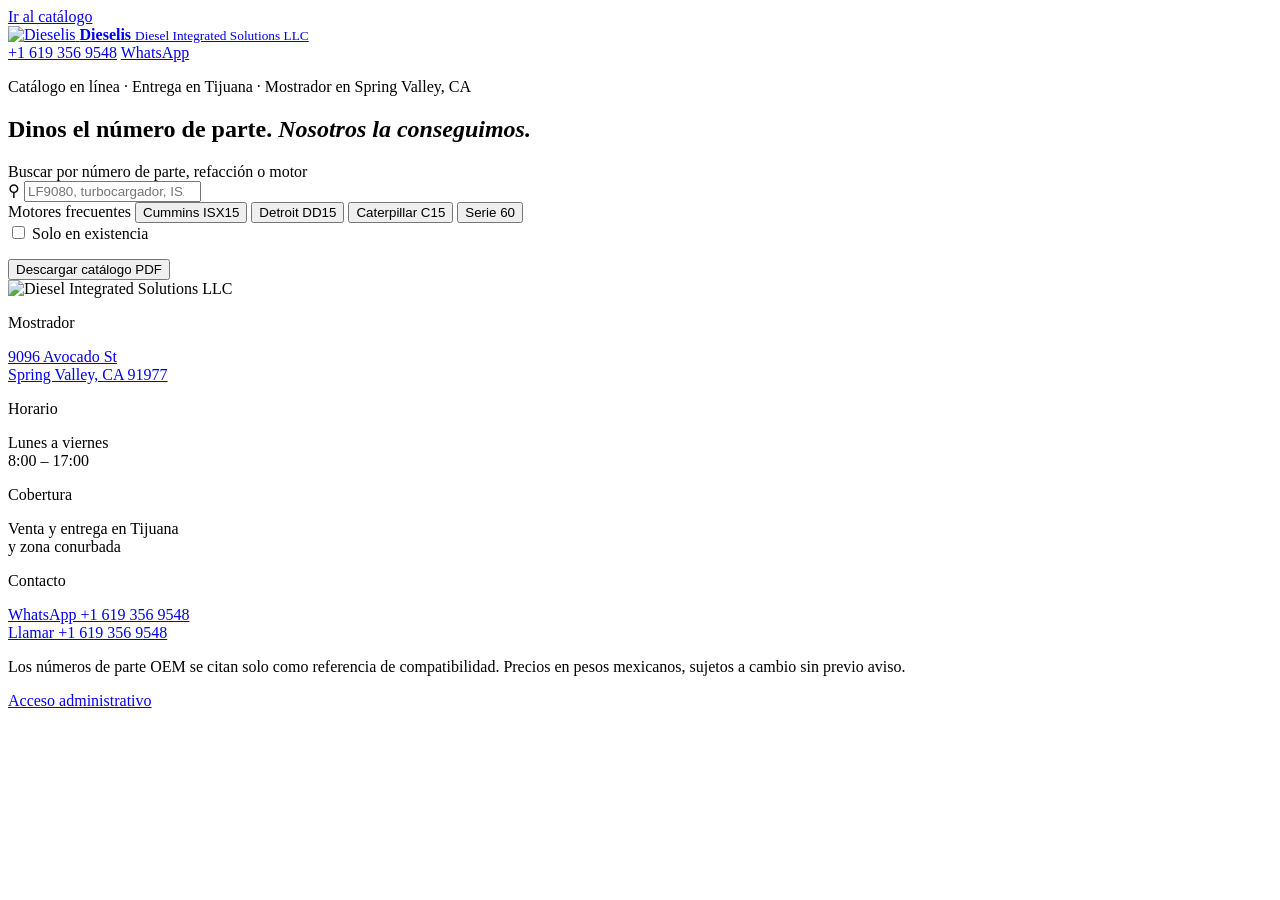
==== index.html @ 2fdad236 "Add files via upload" ====
<!DOCTYPE html>
<html lang="es-MX">
<head>
<meta charset="UTF-8">
<meta name="viewport" content="width=device-width, initial-scale=1">
<title>Dieselis — Refacciones para camión diesel | Diesel Integrated Solutions LLC</title>
<meta name="description" content="Catálogo de refacciones para camión diesel: filtración, motor, frenos, eléctrico y sistema de aire. Busca por número de parte y cotiza por WhatsApp.">

<meta property="og:title" content="Dieselis — Refacciones para camión diesel">
<meta property="og:description" content="Busca por número de parte y cotiza por WhatsApp.">
<meta property="og:type" content="website">
<meta property="og:image" content="assets/img/logo-dieselis.png">

<link rel="icon" href="assets/img/marca-dis.png">
<link rel="preconnect" href="https://fonts.googleapis.com">
<link rel="preconnect" href="https://fonts.gstatic.com" crossorigin>
<link href="https://fonts.googleapis.com/css2?family=Archivo:wght@700;800&family=Public+Sans:wght@400;500;600&family=IBM+Plex+Mono:wght@400;600&display=swap" rel="stylesheet">
<link rel="stylesheet" href="assets/css/estilos.css">

<script src="https://cdnjs.cloudflare.com/ajax/libs/jspdf/2.5.1/jspdf.umd.min.js" defer></script>
<script src="https://cdnjs.cloudflare.com/ajax/libs/jspdf-autotable/3.8.2/jspdf.plugin.autotable.min.js" defer></script>

<script type="application/ld+json">
{
  "@context": "https://schema.org",
  "@type": "AutoPartsStore",
  "name": "Dieselis",
  "legalName": "Diesel Integrated Solutions LLC",
  "description": "Refacciones para camión diesel: filtración, motor, frenos, eléctrico y sistema de aire.",
  "telephone": "+1-619-356-9548",
  "address": {
    "@type": "PostalAddress",
    "streetAddress": "9096 Avocado St",
    "addressLocality": "Spring Valley",
    "addressRegion": "CA",
    "postalCode": "91977",
    "addressCountry": "US"
  },
  "geo": { "@type": "GeoCoordinates", "latitude": 32.731758, "longitude": -117.003883 },
  "areaServed": [
    { "@type": "City", "name": "Tijuana" },
    { "@type": "City", "name": "Spring Valley" }
  ],
  "openingHoursSpecification": [{
    "@type": "OpeningHoursSpecification",
    "dayOfWeek": ["Monday","Tuesday","Wednesday","Thursday","Friday"],
    "opens": "08:00",
    "closes": "17:00"
  }]
}
</script>
</head>
<body>

<a class="salto" href="#catalogo">Ir al catálogo</a>

<header class="barra">
  <div class="contenedor barra__fila">
    <a class="marca" href="./">
      <img class="marca__simbolo" src="assets/img/marca-dis.png" alt="Dieselis">
      <span class="marca__texto">
        <strong>Dieselis</strong>
        <small>Diesel Integrated Solutions LLC</small>
      </span>
    </a>
    <div class="barra__acciones">
      <a class="barra__tel" href="tel:+16193569548">+1 619 356 9548</a>
      <a class="boton" href="https://wa.me/16193569548" target="_blank" rel="noopener">WhatsApp</a>
    </div>
  </div>
</header>

<main>

  <section class="portada">
    <div class="contenedor">
      <p class="cejilla">Catálogo en línea · Entrega en Tijuana · Mostrador en Spring Valley, CA</p>
      <h1>Dinos el número de parte. <em>Nosotros la conseguimos.</em></h1>

      <div class="buscador">
        <label class="buscador__etq" for="q">Buscar por número de parte, refacción o motor</label>
        <div class="buscador__caja">
          <span class="buscador__icono" aria-hidden="true">&#9906;</span>
          <input id="q" type="search" autocomplete="off" spellcheck="false"
                 placeholder="LF9080, turbocargador, ISX15&hellip;">
          <button type="button" id="limpiar" class="buscador__limpiar" hidden>Borrar</button>
        </div>
      </div>

      <div class="atajos" role="group" aria-label="Motores frecuentes">
        <span class="atajos__etq">Motores frecuentes</span>
        <button type="button" class="atajo" data-buscar="ISX15">Cummins ISX15</button>
        <button type="button" class="atajo" data-buscar="DD15">Detroit DD15</button>
        <button type="button" class="atajo" data-buscar="C15">Caterpillar C15</button>
        <button type="button" class="atajo" data-buscar="Serie 60">Serie 60</button>
      </div>
    </div>
  </section>

  <section id="catalogo" class="catalogo">
    <div class="contenedor">

      <div class="filtros">
        <div class="filtros__grupo" id="chips" role="group" aria-label="Filtrar por categoría"></div>
        <div class="filtros__lado">
          <label class="interruptor">
            <input type="checkbox" id="soloStock">
            <span>Solo en existencia</span>
          </label>
          <p class="conteo" id="conteo" role="status" aria-live="polite"></p>
          <button type="button" class="boton boton--linea" id="btnPdf">Descargar catálogo PDF</button>
        </div>
      </div>

      <div class="rejilla" id="rejilla"></div>

      <div class="vacio" id="vacio" hidden>
        <p class="vacio__titulo">No hay coincidencias</p>
        <p>Revisa el número de parte o escríbenos: conseguimos sobre pedido casi cualquier número.</p>
        <a class="boton" id="vacioWa" href="#">Pedir por WhatsApp</a>
      </div>

    </div>
  </section>

</main>

<footer class="pie">
  <div class="contenedor">
    <img class="pie__logo" src="assets/img/logo-dieselis-blanco.png" alt="Diesel Integrated Solutions LLC">
  </div>
  <div class="contenedor pie__fila">
    <div>
      <p class="pie__titulo">Mostrador</p>
      <p>
        <a href="https://www.google.com/maps/search/?api=1&amp;query=9096+Avocado+St+Spring+Valley+CA+91977"
           target="_blank" rel="noopener">9096 Avocado St<br>Spring Valley, CA 91977</a>
      </p>
    </div>
    <div>
      <p class="pie__titulo">Horario</p>
      <p>Lunes a viernes<br>8:00 – 17:00</p>
    </div>
    <div>
      <p class="pie__titulo">Cobertura</p>
      <p>Venta y entrega en Tijuana<br>y zona conurbada</p>
    </div>
    <div>
      <p class="pie__titulo">Contacto</p>
      <p>
        <a href="https://wa.me/16193569548" target="_blank" rel="noopener">WhatsApp +1 619 356 9548</a><br>
        <a href="tel:+16193569548">Llamar +1 619 356 9548</a>
      </p>
    </div>
  </div>
  <div class="contenedor pie__legal">
    <p>Los números de parte OEM se citan solo como referencia de compatibilidad. Precios en pesos mexicanos, sujetos a cambio sin previo aviso.</p>
    <p style="margin-top:8px"><a href="admin.html">Acceso administrativo</a></p>
  </div>
</footer>

<script src="assets/js/config.js"></script>
<script type="module" src="assets/js/app.js"></script>
</body>
</html>
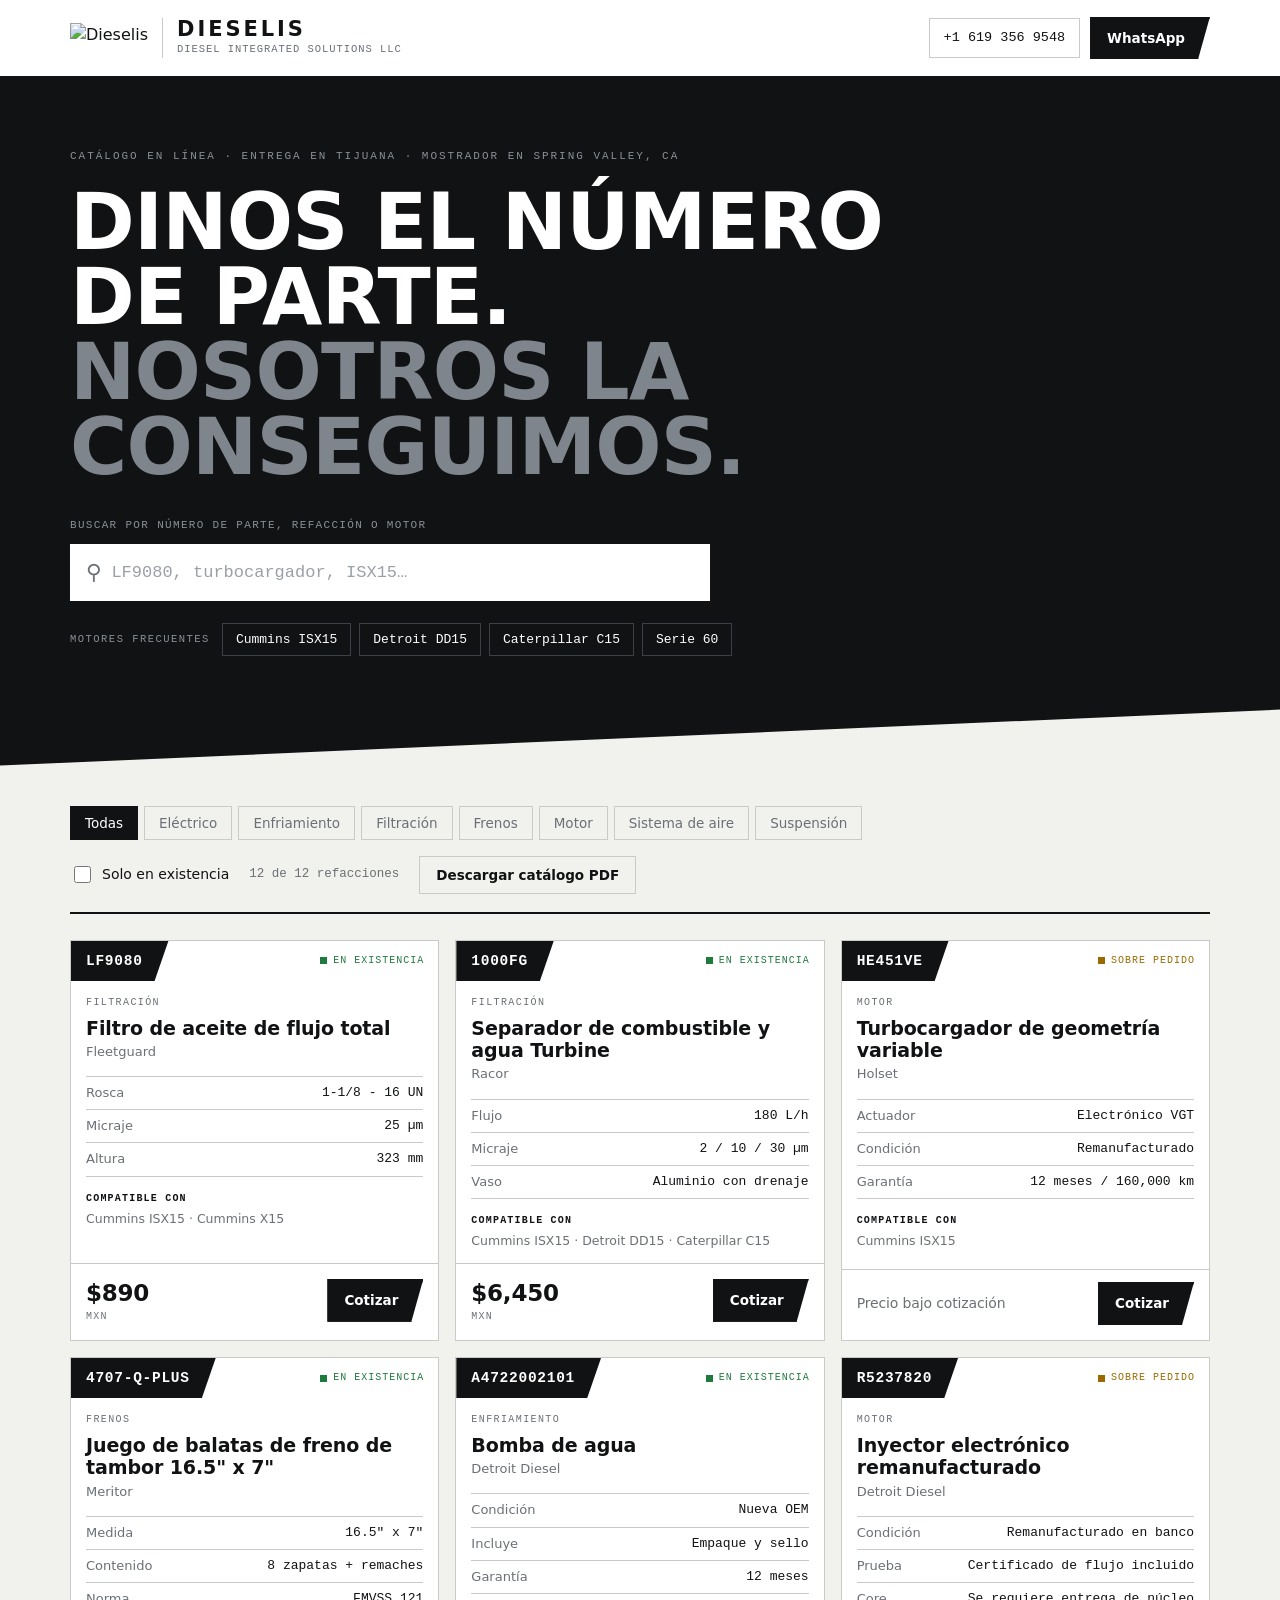
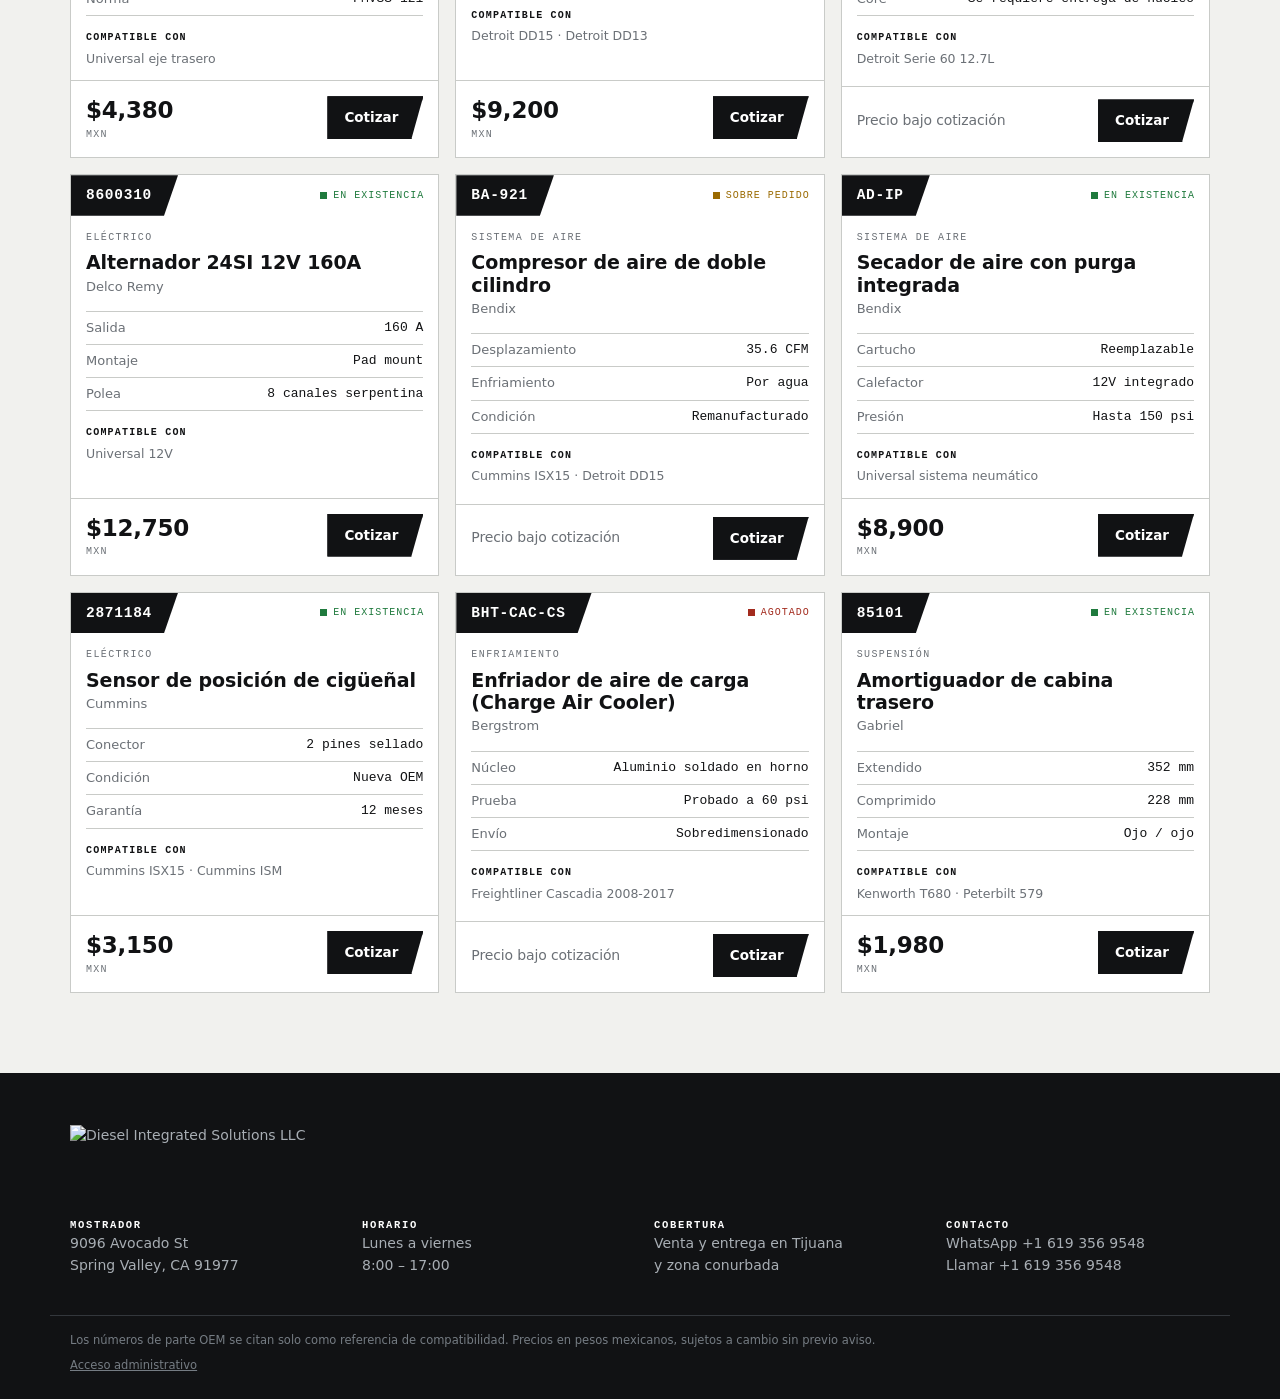
==== commit eb3a8fe5: "Enhance meta tags for social sharing Added Open Graph and Twitter meta tags for improved sharing." ====
--- a/index.html
+++ b/index.html
@@ -9,9 +9,14 @@
 <meta property="og:title" content="Dieselis — Refacciones para camión diesel">
 <meta property="og:description" content="Busca por número de parte y cotiza por WhatsApp.">
 <meta property="og:type" content="website">
-<meta property="og:image" content="assets/img/logo-dieselis.png">
+<meta property="og:image" content="assets/img/compartir.jpg">
+<meta property="og:image:width" content="1200">
+<meta property="og:image:height" content="630">
+<meta name="twitter:card" content="summary_large_image">
 
-<link rel="icon" href="assets/img/marca-dis.png">
+<link rel="icon" href="favicon.ico" sizes="any">
+<link rel="icon" href="assets/img/favicon-512.png" type="image/png">
+<link rel="apple-touch-icon" href="assets/img/apple-touch-icon.png">
 <link rel="preconnect" href="https://fonts.googleapis.com">
 <link rel="preconnect" href="https://fonts.gstatic.com" crossorigin>
 <link href="https://fonts.googleapis.com/css2?family=Archivo:wght@700;800&family=Public+Sans:wght@400;500;600&family=IBM+Plex+Mono:wght@400;600&display=swap" rel="stylesheet">
--- a/assets/css/estilos.css
+++ b/assets/css/estilos.css
@@ -0,0 +1,484 @@
+/* ===========================================================
+   DIESELIS — Diesel Integrated Solutions LLC
+   Dirección visual tomada del logo: monocromático, geométrico,
+   con el corte diagonal como único elemento decorativo.
+   =========================================================== */
+
+:root {
+  --tinta:    #111214;   /* negro del logo */
+  --tinta-2:  #2B2E33;   /* superficies oscuras secundarias */
+  --gris-3:   #6B7076;   /* texto secundario */
+  --gris-2:   #C9CBC8;   /* bordes */
+  --gris-1:   #F1F1EE;   /* fondo de sección */
+  --papel:    #FFFFFF;   /* tarjetas */
+
+  /* color solo funcional, nunca decorativo */
+  --ok:       #1F7A3D;
+  --espera:   #9A6A00;
+  --alto:     #A32B1E;
+
+  --display: "Archivo", system-ui, sans-serif;
+  --cuerpo:  "Public Sans", system-ui, -apple-system, sans-serif;
+  --dato:    "IBM Plex Mono", ui-monospace, "Courier New", monospace;
+
+  --ancho: 1180px;
+  --corte: 56px;   /* profundidad del corte diagonal, del logo */
+}
+
+*, *::before, *::after { box-sizing: border-box; }
+
+html { -webkit-text-size-adjust: 100%; }
+
+body {
+  margin: 0;
+  background: var(--gris-1);
+  color: var(--tinta);
+  font-family: var(--cuerpo);
+  font-size: 16px;
+  line-height: 1.55;
+}
+
+img { max-width: 100%; display: block; }
+a { color: inherit; }
+
+.contenedor {
+  width: 100%;
+  max-width: var(--ancho);
+  margin-inline: auto;
+  padding-inline: 20px;
+}
+
+.salto { position: absolute; left: -9999px; }
+.salto:focus {
+  left: 12px; top: 12px; z-index: 50;
+  background: var(--tinta); color: var(--papel);
+  padding: 10px 16px; font-weight: 600;
+}
+
+:focus-visible { outline: 3px solid var(--tinta); outline-offset: 3px; }
+.portada :focus-visible { outline-color: var(--papel); }
+
+/* ---------- barra superior ---------- */
+
+.barra {
+  background: var(--papel);
+  border-bottom: 2px solid var(--tinta);
+}
+
+.barra__fila {
+  display: flex;
+  align-items: center;
+  justify-content: space-between;
+  gap: 16px;
+  min-height: 76px;
+}
+
+.marca { display: flex; align-items: center; gap: 14px; text-decoration: none; }
+.marca__simbolo { height: 30px; width: auto; }
+
+.marca__texto {
+  border-left: 1px solid var(--gris-2);
+  padding-left: 14px;
+}
+.marca__texto strong {
+  display: block;
+  font-family: var(--display);
+  font-size: 21px;
+  font-weight: 800;
+  letter-spacing: .14em;
+  text-transform: uppercase;
+  line-height: 1.1;
+}
+.marca__texto small {
+  display: block;
+  font-family: var(--dato);
+  font-size: 10.5px;
+  letter-spacing: .09em;
+  text-transform: uppercase;
+  color: var(--gris-3);
+}
+
+.barra__acciones { display: flex; align-items: center; gap: 10px; }
+
+.barra__tel {
+  font-family: var(--dato);
+  font-size: 13.5px;
+  text-decoration: none;
+  padding: 9px 14px;
+  border: 1px solid var(--gris-2);
+  white-space: nowrap;
+}
+.barra__tel:hover { border-color: var(--tinta); }
+
+/* ---------- portada ---------- */
+/* El corte diagonal inferior es el elemento firma: es el mismo
+   ángulo de las barras del logo. */
+
+.portada {
+  background: var(--tinta);
+  color: var(--papel);
+  padding: 70px 0 calc(var(--corte) + 54px);
+  clip-path: polygon(0 0, 100% 0, 100% calc(100% - var(--corte)), 0 100%);
+}
+
+.cejilla {
+  font-family: var(--dato);
+  font-size: 11px;
+  text-transform: uppercase;
+  letter-spacing: .18em;
+  color: #8A9096;
+  margin: 0 0 20px;
+}
+
+.portada h1 {
+  font-family: var(--display);
+  font-weight: 800;
+  text-transform: uppercase;
+  font-size: clamp(40px, 7.4vw, 78px);
+  line-height: .96;
+  letter-spacing: -.01em;
+  margin: 0 0 32px;
+  max-width: 15ch;
+}
+.portada h1 em { font-style: normal; color: #7E858C; }
+
+.buscador { max-width: 640px; }
+
+.buscador__etq {
+  display: block;
+  font-family: var(--dato);
+  font-size: 11px;
+  text-transform: uppercase;
+  letter-spacing: .12em;
+  color: #8A9096;
+  margin-bottom: 10px;
+}
+
+.buscador__caja {
+  display: flex;
+  align-items: center;
+  gap: 10px;
+  background: var(--papel);
+  padding: 4px 6px 4px 16px;
+}
+.buscador__caja:focus-within { box-shadow: 0 0 0 3px #7E858C; }
+
+.buscador__icono { font-size: 21px; color: var(--gris-3); line-height: 1; }
+
+.buscador__caja input {
+  flex: 1; min-width: 0;
+  border: 0; background: none;
+  font-family: var(--dato);
+  font-size: 17px;
+  color: var(--tinta);
+  padding: 15px 0;
+}
+.buscador__caja input:focus { outline: none; }
+.buscador__caja input::placeholder { color: #9AA0A6; }
+
+.buscador__limpiar {
+  border: 0;
+  background: var(--gris-1);
+  color: var(--tinta);
+  font-family: var(--cuerpo);
+  font-size: 13px; font-weight: 600;
+  padding: 11px 15px;
+  cursor: pointer;
+}
+.buscador__limpiar:hover { background: var(--gris-2); }
+
+.atajos {
+  display: flex; flex-wrap: wrap; align-items: center; gap: 8px;
+  margin-top: 22px;
+}
+.atajos__etq {
+  font-family: var(--dato);
+  font-size: 10.5px;
+  text-transform: uppercase;
+  letter-spacing: .14em;
+  color: #8A9096;
+  margin-right: 4px;
+}
+.atajo {
+  font-family: var(--dato);
+  font-size: 13px;
+  background: none;
+  border: 1px solid #3C4046;
+  color: var(--papel);
+  padding: 8px 13px;
+  cursor: pointer;
+}
+.atajo:hover { border-color: var(--papel); background: #1D2024; }
+
+/* ---------- filtros ---------- */
+
+.catalogo { padding: 40px 0 80px; }
+
+.filtros {
+  display: flex; flex-wrap: wrap;
+  align-items: center; justify-content: space-between;
+  gap: 16px;
+  padding-bottom: 18px;
+  border-bottom: 2px solid var(--tinta);
+  margin-bottom: 26px;
+}
+
+.filtros__grupo { display: flex; flex-wrap: wrap; gap: 6px; }
+
+.chip {
+  font-family: var(--cuerpo);
+  font-size: 13.5px; font-weight: 500;
+  background: none;
+  border: 1px solid var(--gris-2);
+  color: var(--gris-3);
+  padding: 8px 14px;
+  cursor: pointer;
+}
+.chip:hover { color: var(--tinta); border-color: var(--gris-3); }
+.chip[aria-pressed="true"] {
+  background: var(--tinta);
+  border-color: var(--tinta);
+  color: var(--papel);
+}
+
+.filtros__lado { display: flex; align-items: center; gap: 20px; }
+
+.interruptor {
+  display: inline-flex; align-items: center; gap: 8px;
+  font-size: 14px; cursor: pointer; white-space: nowrap;
+}
+.interruptor input { accent-color: var(--tinta); width: 17px; height: 17px; }
+
+.conteo {
+  font-family: var(--dato);
+  font-size: 12.5px;
+  color: var(--gris-3);
+  margin: 0; white-space: nowrap;
+}
+
+/* ---------- fichas ---------- */
+
+.rejilla {
+  display: grid;
+  grid-template-columns: repeat(auto-fill, minmax(290px, 1fr));
+  gap: 16px;
+}
+
+.ficha {
+  display: flex; flex-direction: column;
+  background: var(--papel);
+  border: 1px solid var(--gris-2);
+  transition: border-color .15s ease, transform .15s ease;
+}
+.ficha:hover { border-color: var(--tinta); transform: translateY(-2px); }
+
+/* placa del número de parte: repite el corte del logo */
+.ficha__placa {
+  display: flex; align-items: center; justify-content: space-between;
+  gap: 10px;
+}
+
+.ficha__parte {
+  background: var(--tinta);
+  color: var(--papel);
+  font-family: var(--dato);
+  font-weight: 600;
+  font-size: 14.5px;
+  letter-spacing: .05em;
+  padding: 9px 26px 9px 15px;
+  clip-path: polygon(0 0, 100% 0, calc(100% - 14px) 100%, 0 100%);
+}
+
+.estado {
+  display: inline-flex; align-items: center; gap: 6px;
+  font-family: var(--dato);
+  font-size: 10px;
+  text-transform: uppercase;
+  letter-spacing: .1em;
+  padding-right: 14px;
+}
+.estado::before {
+  content: ""; width: 7px; height: 7px; background: currentColor;
+}
+.estado--en-stock { color: var(--ok); }
+.estado--pedido   { color: var(--espera); }
+.estado--agotado  { color: var(--alto); }
+
+.ficha__foto {
+  aspect-ratio: 4 / 3;
+  object-fit: cover;
+  border-block: 1px solid var(--gris-2);
+  margin-top: 12px;
+}
+
+.ficha__cuerpo { padding: 14px 15px 12px; flex: 1; }
+
+.ficha__cat {
+  font-family: var(--dato);
+  font-size: 10px;
+  text-transform: uppercase;
+  letter-spacing: .14em;
+  color: var(--gris-3);
+  margin: 0 0 6px;
+}
+
+.ficha__nombre {
+  font-family: var(--display);
+  font-weight: 700;
+  font-size: 19px;
+  line-height: 1.18;
+  letter-spacing: -.005em;
+  margin: 0 0 3px;
+}
+
+.ficha__marca { font-size: 13px; color: var(--gris-3); margin: 0 0 14px; }
+
+.specs { margin: 0 0 14px; border-top: 1px solid var(--gris-2); }
+.specs div {
+  display: flex; justify-content: space-between; gap: 12px;
+  padding: 6px 0;
+  border-bottom: 1px solid var(--gris-2);
+  font-size: 13px;
+}
+.specs dt { color: var(--gris-3); margin: 0; }
+.specs dd { font-family: var(--dato); margin: 0; text-align: right; }
+
+.compat { font-size: 12.5px; color: var(--gris-3); margin: 0; }
+.compat strong {
+  display: block;
+  font-family: var(--dato);
+  font-size: 10px;
+  text-transform: uppercase;
+  letter-spacing: .12em;
+  color: var(--tinta);
+  margin-bottom: 3px;
+}
+
+.ficha__pie {
+  display: flex; align-items: center; justify-content: space-between;
+  gap: 12px;
+  padding: 12px 15px 15px;
+  border-top: 1px solid var(--gris-2);
+}
+
+.precio {
+  font-family: var(--display);
+  font-weight: 800;
+  font-size: 23px;
+  letter-spacing: -.01em;
+  margin: 0;
+}
+.precio small {
+  display: block;
+  font-family: var(--dato);
+  font-size: 10px;
+  font-weight: 400;
+  letter-spacing: .12em;
+  color: var(--gris-3);
+  margin-top: -2px;
+}
+.precio--cotiza {
+  font-family: var(--cuerpo);
+  font-size: 14px; font-weight: 500;
+  color: var(--gris-3);
+}
+
+.boton {
+  font-family: var(--cuerpo);
+  font-size: 13.5px; font-weight: 600;
+  text-decoration: none;
+  background: var(--tinta);
+  color: var(--papel);
+  border: 1px solid var(--tinta);
+  padding: 10px 24px 10px 16px;
+  white-space: nowrap;
+  cursor: pointer;
+  clip-path: polygon(0 0, 100% 0, calc(100% - 12px) 100%, 0 100%);
+}
+.boton:hover { background: var(--tinta-2); border-color: var(--tinta-2); }
+
+/* ---------- estado vacío ---------- */
+
+.vacio {
+  border: 2px dashed var(--gris-2);
+  padding: 50px 24px;
+  text-align: center;
+}
+.vacio__titulo {
+  font-family: var(--display);
+  font-size: 24px; font-weight: 800;
+  text-transform: uppercase;
+  letter-spacing: .02em;
+  margin: 0 0 6px;
+}
+.vacio p { color: var(--gris-3); margin: 0 0 20px; }
+.vacio .boton { display: inline-block; }
+
+/* ---------- pie ---------- */
+
+.pie {
+  background: var(--tinta);
+  color: #A8AEB4;
+  padding: 52px 0 24px;
+  font-size: 14px;
+}
+
+.pie__logo { height: 62px; width: auto; margin-bottom: 30px; }
+
+.pie__fila {
+  display: grid;
+  grid-template-columns: repeat(auto-fit, minmax(200px, 1fr));
+  gap: 28px;
+}
+
+.pie__titulo {
+  font-family: var(--dato);
+  font-size: 10.5px;
+  font-weight: 600;
+  text-transform: uppercase;
+  letter-spacing: .16em;
+  color: var(--papel);
+  margin: 0 0 8px;
+}
+
+.pie p { margin: 0; }
+.pie a { text-decoration: none; }
+.pie a:hover { color: var(--papel); }
+
+.pie__legal {
+  margin-top: 38px;
+  padding-top: 16px;
+  border-top: 1px solid #33373C;
+  font-size: 11.5px;
+  color: #757C83;
+}
+
+/* ---------- responsivo ---------- */
+
+@media (max-width: 640px) {
+  :root { --corte: 34px; }
+  .portada { padding: 46px 0 calc(var(--corte) + 38px); }
+  .barra__tel { display: none; }
+  .marca__texto small { display: none; }
+  .filtros { flex-direction: column; align-items: flex-start; }
+  .rejilla { grid-template-columns: 1fr; }
+}
+
+@media (prefers-reduced-motion: reduce) {
+  * { transition: none !important; animation: none !important; }
+}
+
+/* ---------- variantes usadas también en el panel ---------- */
+
+.boton--linea {
+  background: none;
+  color: var(--tinta);
+  border: 1px solid var(--gris-2);
+  clip-path: none;
+  padding: 10px 16px;
+}
+.boton--linea:hover { background: var(--gris-1); border-color: var(--tinta); }
+.portada .boton--linea { color: var(--papel); border-color: #3C4046; }
+.portada .boton--linea:hover { background: #1D2024; border-color: var(--papel); }
+
+.pie__legal a { text-decoration: underline; }
